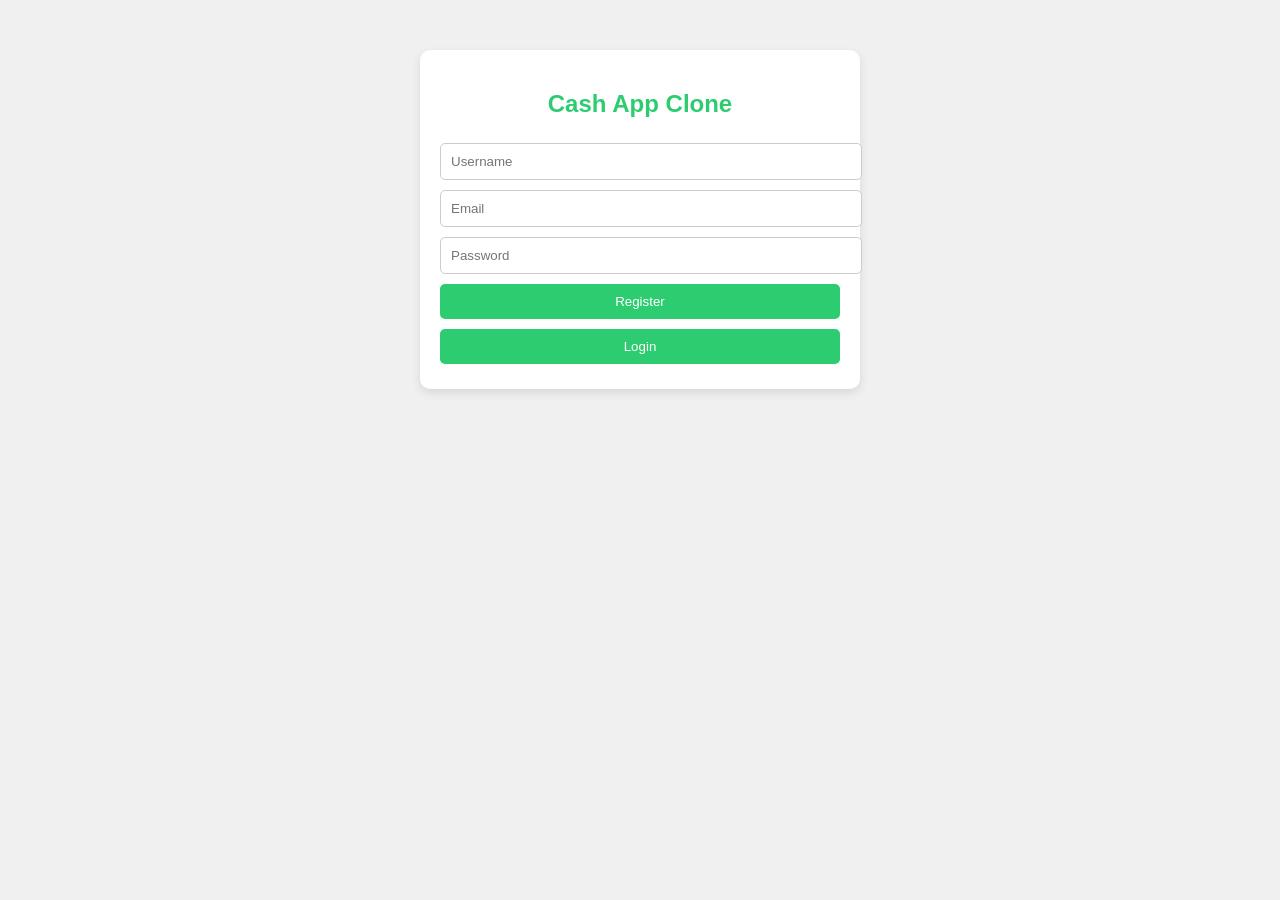
==== docs/index.html @ 34fed530 "Create index.html" ====
<!DOCTYPE html>
<html lang="en">
<head>
<meta charset="UTF-8">
<meta name="viewport" content="width=device-width, initial-scale=1.0">
<title>Cash App Clone</title>
<style>
body { font-family: Arial, sans-serif; background: #f0f0f0; margin:0; padding:0; }
.container { max-width: 400px; margin: 50px auto; background: #fff; padding: 20px; border-radius: 10px; box-shadow: 0 4px 10px rgba(0,0,0,0.1); }
h2 { text-align:center; color: #2ecc71; }
input, button { width: 100%; padding: 10px; margin:5px 0; border-radius:5px; border:1px solid #ccc; }
button { background:#2ecc71; color:#fff; border:none; cursor:pointer; }
button:hover { background:#27ae60; }
#balance { font-size: 24px; text-align:center; margin:10px 0; }
#transactions { max-height:200px; overflow-y:auto; margin-top:10px; border-top:1px solid #ccc; padding-top:10px; }
.tx { padding:5px; border-bottom:1px solid #eee; }
</style>
</head>
<body>

<div class="container">
<h2>Cash App Clone</h2>

<div id="auth">
<input type="text" id="username" placeholder="Username">
<input type="email" id="email" placeholder="Email">
<input type="password" id="password" placeholder="Password">
<button onclick="register()">Register</button>
<button onclick="login()">Login</button>
</div>

<div id="dashboard" style="display:none;">
<div id="balance">Balance: $0</div>
<input type="number" id="addAmount" placeholder="Amount to Add">
<button onclick="addFunds()">Add Funds</button>
<input type="email" id="sendEmail" placeholder="Send to Email">
<input type="number" id="sendAmount" placeholder="Amount to Send">
<button onclick="sendFunds()">Send Money</button>

<div id="transactions"></div>
<button onclick="logout()">Logout</button>
</div>

<script>
const API_URL = "http://localhost:3000"; // replace with your Railway backend URL later
let token = "";

async function register(){
  const username = document.getElementById('username').value;
  const email = document.getElementById('email').value;
  const password = document.getElementById('password').value;
  const res = await fetch(API_URL+'/register',{method:'POST',headers:{'Content-Type':'application/json'},body:JSON.stringify({username,email,password})});
  const data = await res.json();
  alert(data.message);
}

async function login(){
  const email = document.getElementById('email').value;
  const password = document.getElementById('password').value;
  const res = await fetch(API_URL+'/login',{method:'POST',headers:{'Content-Type':'application/json'},body:JSON.stringify({email,password})});
  const data = await res.json();
  alert(data.message);
  if(data.success){ token = data.token; showDashboard(); fetchDashboard(); }
}

function showDashboard(){
  document.getElementById('auth').style.display='none';
  document.getElementById('dashboard').style.display='block';
}

function logout(){
  token = ""; document.getElementById('auth').style.display='block';
  document.getElementById('dashboard').style.display='none';
}

async function fetchDashboard(){
  const res = await fetch(API_URL+'/dashboard',{headers:{'Authorization':'Bearer '+token}});
  const data = await res.json();
  if(data.success){
    document.getElementById('balance').innerText = "Balance: $"+data.balance;
    const txDiv = document.getElementById('transactions'); txDiv.innerHTML="";
    data.transactions.reverse().forEach(t=>{
      const d = new Date(t.date);
      txDiv.innerHTML += `<div class="tx">${t.type.toUpperCase()}: $${t.amount} | ${t.from} → ${t.to} | ${d.toLocaleString()}</div>`;
    });
  }
}

async function addFunds(){
  const amount = parseFloat(document.getElementById('addAmount').value);
  const res = await fetch(API_URL+'/add',{method:'POST',headers:{'Content-Type':'application/json','Authorization':'Bearer '+token},body:JSON.stringify({amount})});
  const data = await res.json();
  alert(data.message); fetchDashboard();
}

async function sendFunds(){
  const toEmail = document.getElementById('sendEmail').value;
  const amount = parseFloat(document.getElementById('sendAmount').value);
  const res = await fetch(API_URL+'/send',{method:'POST',headers:{'Content-Type':'application/json','Authorization':'Bearer '+token},body:JSON.stringify({toEmail,amount})});
  const data = await res.json();
  alert(data.message); fetchDashboard();
}
</script>

</div>
</body>
</html>
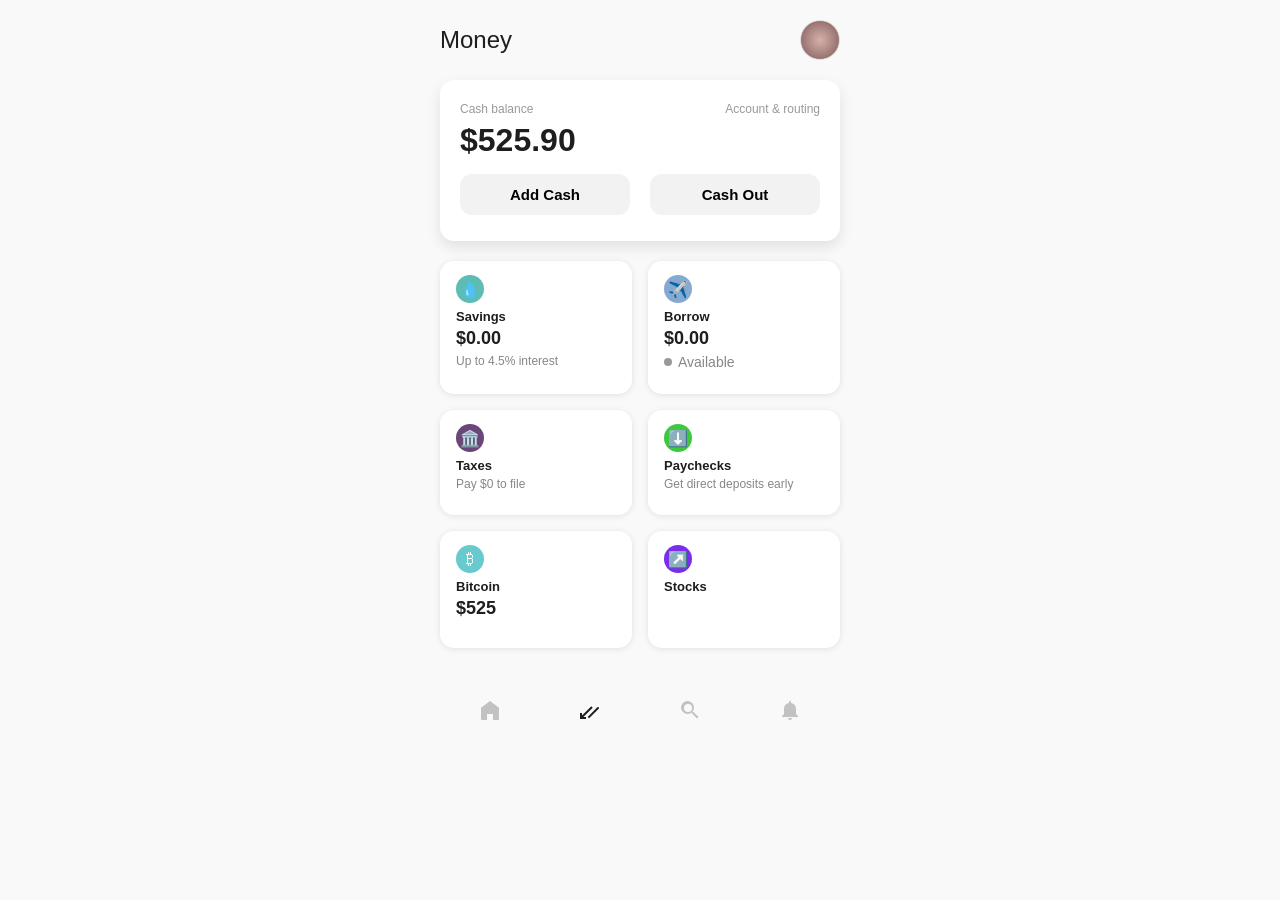
==== commit 6086fd04: "Update index.html" ====
--- a/docs/index.html
+++ b/docs/index.html
@@ -1,107 +1,290 @@
 <!DOCTYPE html>
 <html lang="en">
 <head>
-<meta charset="UTF-8">
-<meta name="viewport" content="width=device-width, initial-scale=1.0">
-<title>Cash App Clone</title>
+<meta charset="UTF-8" />
+<meta name="viewport" content="width=device-width, initial-scale=1" />
+<title>Money Dashboard</title>
 <style>
-body { font-family: Arial, sans-serif; background: #f0f0f0; margin:0; padding:0; }
-.container { max-width: 400px; margin: 50px auto; background: #fff; padding: 20px; border-radius: 10px; box-shadow: 0 4px 10px rgba(0,0,0,0.1); }
-h2 { text-align:center; color: #2ecc71; }
-input, button { width: 100%; padding: 10px; margin:5px 0; border-radius:5px; border:1px solid #ccc; }
-button { background:#2ecc71; color:#fff; border:none; cursor:pointer; }
-button:hover { background:#27ae60; }
-#balance { font-size: 24px; text-align:center; margin:10px 0; }
-#transactions { max-height:200px; overflow-y:auto; margin-top:10px; border-top:1px solid #ccc; padding-top:10px; }
-.tx { padding:5px; border-bottom:1px solid #eee; }
+  /* Reset & base styles */
+  * {
+    box-sizing: border-box;
+  }
+  body {
+    font-family: -apple-system, BlinkMacSystemFont, "Segoe UI", Roboto, Oxygen,
+      Ubuntu, Cantarell, "Open Sans", "Helvetica Neue", sans-serif;
+    background: #f9f9f9;
+    margin: 20px;
+    color: #1e1e1e;
+    -webkit-font-smoothing: antialiased;
+    -moz-osx-font-smoothing: grayscale;
+  }
+
+  /* Container */
+  .container {
+    max-width: 400px;
+    margin: 0 auto;
+  }
+
+  /* Top Bar with Money and Profile Circle */
+  .top-bar {
+    display: flex;
+    justify-content: space-between;
+    align-items: center;
+    margin-bottom: 20px;
+  }
+
+  .top-bar h2 {
+    margin: 0;
+    font-weight: 500;
+  }
+
+  .profile-circle {
+    width: 40px;
+    height: 40px;
+    border-radius: 50%;
+    background: radial-gradient(circle at center, #d6b0aa, #7e5858);
+    border: 1.5px solid #ddd;
+  }
+
+  /* Cash Balance Card */
+  .cash-balance-card {
+    background: #fff;
+    border-radius: 14px;
+    padding: 22px 20px 26px 20px;
+    margin-bottom: 20px;
+    box-shadow: 0 6px 14px rgba(0,0,0,0.1);
+  }
+
+  .cash-balance-header {
+    display: flex;
+    justify-content: space-between;
+    font-size: 12px;
+    color: #999;
+    margin-bottom: 8px;
+    font-weight: 500;
+  }
+
+  .cash-balance-amount {
+    font-weight: 900;
+    font-size: 32px;
+    margin-bottom: 18px;
+    line-height: 1;
+  }
+
+  .cash-balance-buttons {
+    display: flex;
+    gap: 20px;
+  }
+
+  .cash-balance-buttons button {
+    flex: 1;
+    padding: 12px 0;
+    border-radius: 12px;
+    border: none;
+    font-weight: 600;
+    font-size: 15px;
+    cursor: pointer;
+    background: #f2f2f2;
+    transition: background 0.2s ease;
+  }
+
+  .cash-balance-buttons button:hover {
+    background: #e5e5e5;
+  }
+
+  /* Cards Section */
+  .cards {
+    display: grid;
+    grid-template-columns: repeat(2, 1fr);
+    gap: 16px;
+  }
+
+  .card {
+    background: #fff;
+    border-radius: 14px;
+    padding: 14px 16px 24px 16px;
+    box-shadow: 0 1px 6px rgba(0,0,0,0.1);
+    position: relative;
+  }
+
+  .card .icon-circle {
+    width: 28px;
+    height: 28px;
+    border-radius: 50%;
+    display: flex;
+    align-items: center;
+    justify-content: center;
+    color: white;
+    margin-bottom: 6px;
+  }
+
+  /* Specific card icons colors */
+  .icon-savings {
+    background: #5dbdb5;
+  }
+  .icon-borrow {
+    background: #85a9d1;
+  }
+  .icon-taxes {
+    background: #6a4777;
+  }
+  .icon-paychecks {
+    background: #3ec83e;
+  }
+  .icon-bitcoin {
+    background: #67cacf;
+  }
+  .icon-stocks {
+    background: #7b2ced;
+  }
+
+  /* Card Title */
+  .card-title {
+    font-weight: 600;
+    font-size: 13px;
+    margin-bottom: 4px;
+  }
+
+  /* Card Content Values */
+  .card-value {
+    font-weight: 600;
+    font-size: 18px;
+    margin-bottom: 5px;
+  }
+
+  /* Card subtext */
+  .card-subtext {
+    font-weight: 400;
+    font-size: 12px;
+    color: #878787;
+  }
+
+  /* Additional styling for "Available" text with a small circle */
+  .borrow-available {
+    display: flex;
+    align-items: center;
+    gap: 6px;
+    font-weight: 400;
+    font-size: 14px;
+    color: #878787;
+  }
+
+  .small-circle {
+    width: 8px;
+    height: 8px;
+    background: #999;
+    border-radius: 50%;
+  }
+
+  /* Bottom navigation bar icons container */
+  .bottom-nav {
+    display: flex;
+    justify-content: space-around;
+    margin-top: 40px;
+  }
+
+  .bottom-nav button {
+    background: none;
+    border: none;
+    font-size: 24px;
+    color: #c2c2c2;
+    cursor: pointer;
+    padding: 10px;
+  }
+
+  .bottom-nav button.active {
+    color: #1e1e1e;
+  }
 </style>
 </head>
 <body>
-
-<div class="container">
-<h2>Cash App Clone</h2>
-
-<div id="auth">
-<input type="text" id="username" placeholder="Username">
-<input type="email" id="email" placeholder="Email">
-<input type="password" id="password" placeholder="Password">
-<button onclick="register()">Register</button>
-<button onclick="login()">Login</button>
-</div>
-
-<div id="dashboard" style="display:none;">
-<div id="balance">Balance: $0</div>
-<input type="number" id="addAmount" placeholder="Amount to Add">
-<button onclick="addFunds()">Add Funds</button>
-<input type="email" id="sendEmail" placeholder="Send to Email">
-<input type="number" id="sendAmount" placeholder="Amount to Send">
-<button onclick="sendFunds()">Send Money</button>
-
-<div id="transactions"></div>
-<button onclick="logout()">Logout</button>
-</div>
-
-<script>
-const API_URL = "http://localhost:3000"; // replace with your Railway backend URL later
-let token = "";
-
-async function register(){
-  const username = document.getElementById('username').value;
-  const email = document.getElementById('email').value;
-  const password = document.getElementById('password').value;
-  const res = await fetch(API_URL+'/register',{method:'POST',headers:{'Content-Type':'application/json'},body:JSON.stringify({username,email,password})});
-  const data = await res.json();
-  alert(data.message);
-}
-
-async function login(){
-  const email = document.getElementById('email').value;
-  const password = document.getElementById('password').value;
-  const res = await fetch(API_URL+'/login',{method:'POST',headers:{'Content-Type':'application/json'},body:JSON.stringify({email,password})});
-  const data = await res.json();
-  alert(data.message);
-  if(data.success){ token = data.token; showDashboard(); fetchDashboard(); }
-}
-
-function showDashboard(){
-  document.getElementById('auth').style.display='none';
-  document.getElementById('dashboard').style.display='block';
-}
-
-function logout(){
-  token = ""; document.getElementById('auth').style.display='block';
-  document.getElementById('dashboard').style.display='none';
-}
-
-async function fetchDashboard(){
-  const res = await fetch(API_URL+'/dashboard',{headers:{'Authorization':'Bearer '+token}});
-  const data = await res.json();
-  if(data.success){
-    document.getElementById('balance').innerText = "Balance: $"+data.balance;
-    const txDiv = document.getElementById('transactions'); txDiv.innerHTML="";
-    data.transactions.reverse().forEach(t=>{
-      const d = new Date(t.date);
-      txDiv.innerHTML += `<div class="tx">${t.type.toUpperCase()}: $${t.amount} | ${t.from} → ${t.to} | ${d.toLocaleString()}</div>`;
+  <div class="container">
+    <!-- Top bar -->
+    <div class="top-bar">
+      <h2>Money</h2>
+      <div class="profile-circle" title="Profile"></div>
+    </div>
+
+    <!-- Cash balance card -->
+    <div class="cash-balance-card">
+      <div class="cash-balance-header">
+        <div>Cash balance</div>
+        <div>Account &amp; routing</div>
+      </div>
+      <div class="cash-balance-amount">$525.90</div>
+      <div class="cash-balance-buttons">
+        <button id="addCashBtn">Add Cash</button>
+        <button id="cashOutBtn">Cash Out</button>
+      </div>
+    </div>
+
+    <!-- Cards section -->
+    <div class="cards">
+      <!-- Savings -->
+      <div class="card">
+        <div class="icon-circle icon-savings" aria-label="Savings Icon">💧</div>
+        <div class="card-title">Savings</div>
+        <div class="card-value">$0.00</div>
+        <div class="card-subtext">Up to 4.5% interest</div>
+      </div>
+
+      <!-- Borrow -->
+      <div class="card">
+        <div class="icon-circle icon-borrow" aria-label="Borrow Icon">✈️</div>
+        <div class="card-title">Borrow</div>
+        <div class="card-value">$0.00</div>
+        <div class="borrow-available">
+          <div class="small-circle"></div>
+          <div>Available</div>
+        </div>
+      </div>
+
+      <!-- Taxes -->
+      <div class="card">
+        <div class="icon-circle icon-taxes" aria-label="Taxes Icon">🏛️</div>
+        <div class="card-title">Taxes</div>
+        <div class="card-subtext">Pay $0 to file</div>
+      </div>
+
+      <!-- Paychecks -->
+      <div class="card">
+        <div class="icon-circle icon-paychecks" aria-label="Paychecks Icon">⬇️</div>
+        <div class="card-title">Paychecks</div>
+        <div class="card-subtext">Get direct deposits early</div>
+      </div>
+
+      <!-- Bitcoin -->
+      <div class="card">
+        <div class="icon-circle icon-bitcoin" aria-label="Bitcoin Icon">₿</div>
+        <div class="card-title">Bitcoin</div>
+        <div class="card-value">$525</div>
+      </div>
+
+      <!-- Stocks -->
+      <div class="card">
+        <div class="icon-circle icon-stocks" aria-label="Stocks Icon">↗️</div>
+        <div class="card-title">Stocks</div>
+      </div>
+    </div>
+
+    <!-- Bottom navigation (replicated icons from the bottom of the image) -->
+    <div class="bottom-nav" aria-label="Bottom navigation">
+      <button aria-label="Home"><svg xmlns="http://www.w3.org/2000/svg" width="24" height="24" fill="#c2c2c2" viewBox="0 0 24 24"><path d="M3 9.857L12 3l9 6.857V21a1 1 0 01-1 1h-5v-6H9v6H4a1 1 0 01-1-1V9.857z" /></svg></button>
+      <button aria-label="Transaction" class="active"><svg xmlns="http://www.w3.org/2000/svg" width="24" height="24" fill="#1e1e1e" viewBox="0 0 24 24"><path d="M8 21v-2H5.414l9.292-9.293-1.414-1.414L4 17.586V15H2v6h6zm12.707-11.707a.996.996 0 00-1.414 0l-9.586 9.586 1.414 1.414 9.586-9.586a.996.996 0 000-1.414z"/></svg></button>
+      <button aria-label="Search"><svg xmlns="http://www.w3.org/2000/svg" width="24" height="24" fill="#c2c2c2" viewBox="0 0 24 24"><path d="M15.5 14h-.79l-.28-.27A6.471 6.471 0 0016 9.5 6.5 6.5 0 109.5 16a6.471 6.471 0 004.23-1.57l.27.28v.79l5 4.99L20.49 19l-4.99-5zM10 14a4 4 0 110-8 4 4 0 010 8z"/></svg></button>
+      <button aria-label="Notifications"><svg xmlns="http://www.w3.org/2000/svg" width="24" height="24" fill="#c2c2c2" viewBox="0 0 24 24"><path d="M12 22a2 2 0 002-2H10a2 2 0 002 2zm6-6v-5a6 6 0 00-5-5.917V4a1 1 0 00-2 0v1.083A6 6 0 006 11v5l-2 2v1h16v-1l-2-2z"/></svg></button>
+    </div>
+  </div>
+
+  <script>
+    // JavaScript to handle Add Cash and Cash Out button clicks
+    document.getElementById('addCashBtn').addEventListener('click', function() {
+      alert('Add Cash clicked!');
     });
-  }
-}
-
-async function addFunds(){
-  const amount = parseFloat(document.getElementById('addAmount').value);
-  const res = await fetch(API_URL+'/add',{method:'POST',headers:{'Content-Type':'application/json','Authorization':'Bearer '+token},body:JSON.stringify({amount})});
-  const data = await res.json();
-  alert(data.message); fetchDashboard();
-}
-
-async function sendFunds(){
-  const toEmail = document.getElementById('sendEmail').value;
-  const amount = parseFloat(document.getElementById('sendAmount').value);
-  const res = await fetch(API_URL+'/send',{method:'POST',headers:{'Content-Type':'application/json','Authorization':'Bearer '+token},body:JSON.stringify({toEmail,amount})});
-  const data = await res.json();
-  alert(data.message); fetchDashboard();
-}
-</script>
-
-</div>
+
+    document.getElementById('cashOutBtn').addEventListener('click', function() {
+      alert('Cash Out clicked!');
+    });
+  </script>
 </body>
 </html>
